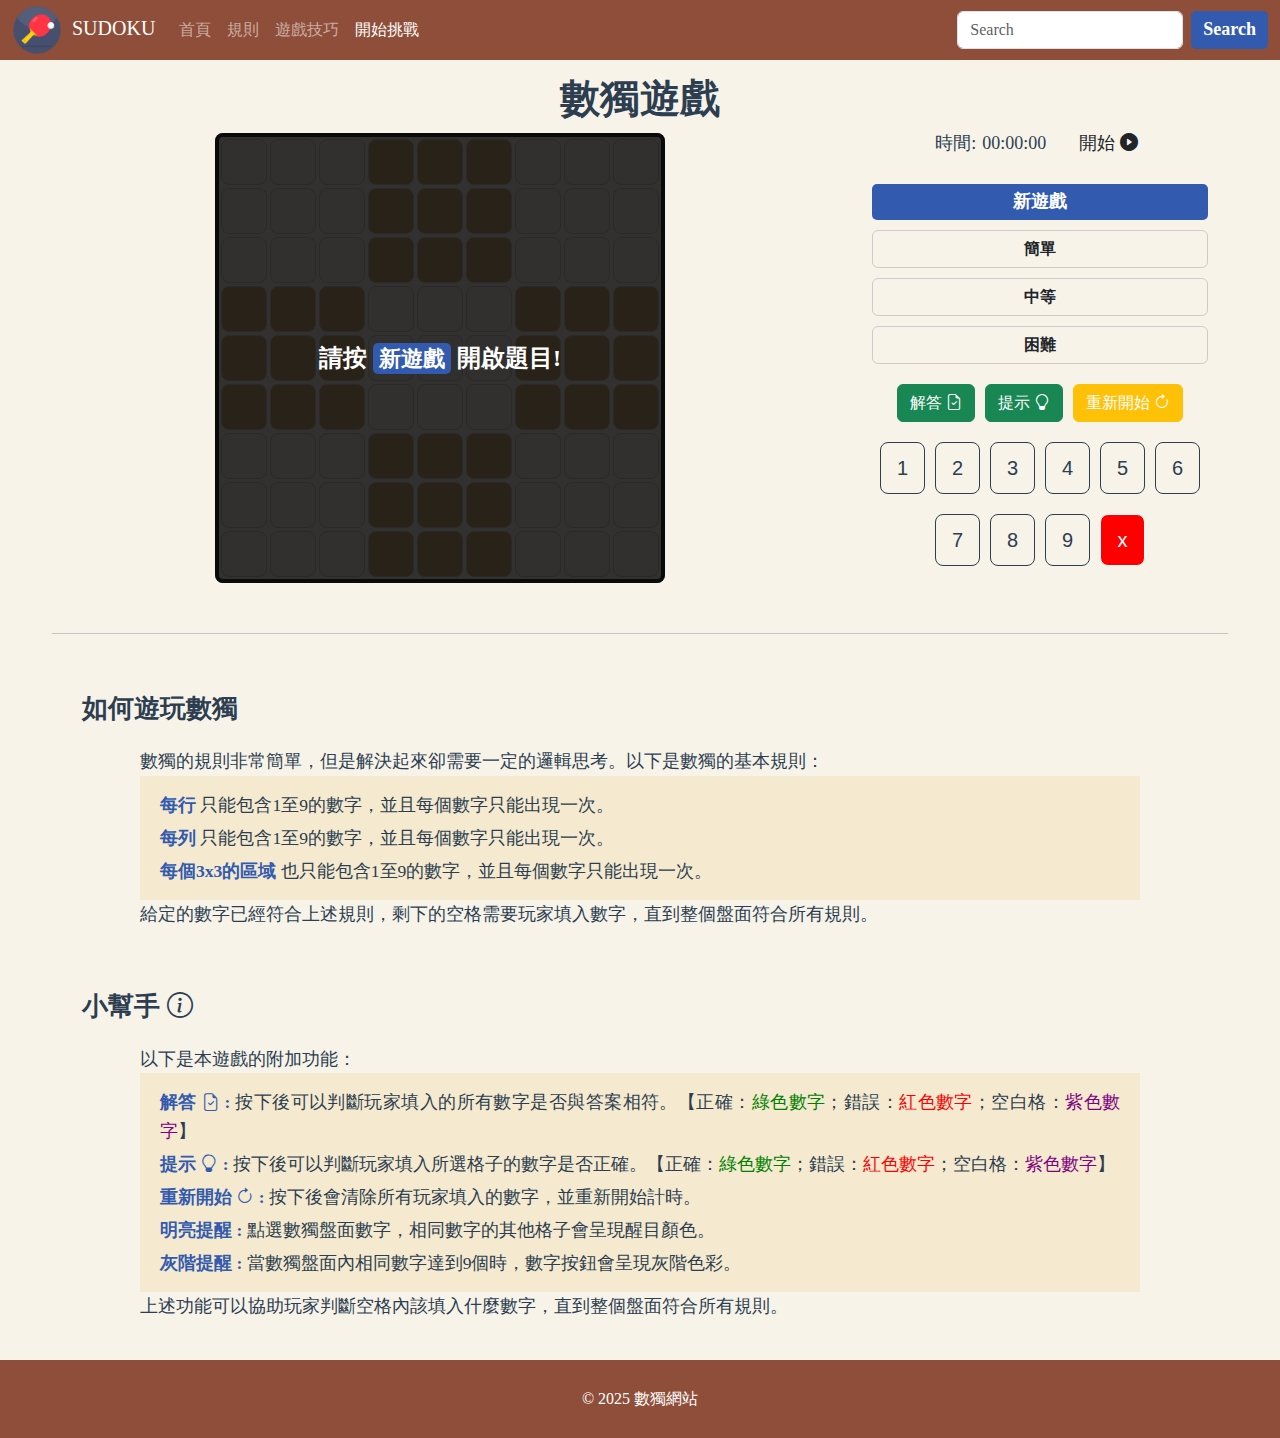
==== sudotry.html @ f33ce9f6 "新增第一版" ====
<!DOCTYPE html>
<html lang="zh">

<head>
    <meta charset="UTF-8">
    <meta name="viewport" content="width=device-width, initial-scale=1.0">
    <title>數獨：遊戲</title>
    <link rel="icon" href="table-tennis.png">
    <link rel="stylesheet" href="https://cdn.jsdelivr.net/npm/bootstrap@5.3.0/dist/css/bootstrap.min.css">
    <!-- <link href="../assets/dist/css/bootstrap.min.css" rel="stylesheet"> -->
    <link rel="stylesheet" href="https://cdn.jsdelivr.net/npm/bootstrap-icons@1.11.3/font/bootstrap-icons.min.css">
    <link href="./sudokutry.css" rel="stylesheet">
    <style>
        body {
            font-family: 'Georgia', serif;
            background-color: #f7f3e9;
            color: #2c3e50;
            line-height: 1.6;
            margin: 0;
            padding: 0;
            padding-top: 1.2rem;
        }

        .navbar {
            background-color: #8e4e39;
            display: flex;
            /* font-size: large; */
            justify-content: space-between;
            align-items: center;
            margin: 0 auto;
            padding: 0;
        }

        .container {
            max-width: 1200px;
            margin-top: 3.5rem;
        }

        .timer {
            font-size: large;
            width: 90px;
            text-align: left;
            justify-content: center;
            padding: 6px;
        }

        #timearea {
            display: flex;
            justify-content: center;
            flex-wrap: wrap;
        }

        /* 遮罩層 */
        .overlay {
            position: absolute;
            top: 0;
            left: 0;
            width: 100%;
            height: 100%;
            background: rgba(0, 0, 0, 0.8);
            border-radius: 8px;
            /* 黑色半透明背景 */
            color: white;
            display: flex;
            /* display: none; */
            /* 初始隱藏 */
            justify-content: center;
            align-items: center;
            font-size: 24px;
            font-weight: bold;
        }

        footer {
            background-color: #8e4e39;
            color: white;
            text-align: center;
            padding: 10px 0;
        }

        #trademark {
            margin: 16px 0;
        }

        #backToTop {
            position: fixed;
            bottom: 10px;
            right: 10px;
            display: none;
            border-radius: 50%;
            width: 50px;
            height: 50px;
            font-size: 14px;
            text-align: center;
            justify-content: center;
            padding: 0;
            box-shadow: 0 2px 10px rgba(0, 0, 0, 0.2);
            z-index: 99;
        }


        #game {
            margin-bottom: 40px;
        }
        #how-to-play,
        #tips {
            padding: 20px 30px;
            margin-bottom: 20px;
            scroll-margin-top: 30px;
            font-family: Georgia, serif;
        }
        #how-to-play {margin-bottom: 0;}
        #how-to-play p,
        #tips p {
            font-size: 1.1em;
            max-width: 1000px;
            margin: 0 auto;
            /* margin: 0 80px; */
            text-align: justify;
        }
        #how-to-play h2,
        #tips h2 {
            margin: .83em 0;
            font-size: 26px;
            font-weight: 700;
            line-height: 1.31;
        }
        .rules-list {
            list-style: none;
            padding: 10px 20px;
            font-size: 1.1em;
            width: 100%;
            max-width: 1000px;
            margin: 0 auto;
            /* display: inline-block; */
            text-align: justify;
            background-color: #f5eacf;
        }
        .rules-list li {
            margin: 5px auto;
            /* 在每個列表項目之間增加間距 */
        }
        .highlightt {
            font-weight: bold;
            color: #325aaf;
            border: none;
        }

    </style>
</head>

<body>
    <header>
        <!-- 導覽列 -->
        <nav class="navbar navbar-expand-md navbar-dark fixed-top">
            <div class="container-fluid logo">
                <a class="navbar-brand" href="sudoku_intro.html"><img style="width: 50px; margin: 0 10px 0 0;"
                        src="table-tennis.png" alt="table-tennis-icon">SUDOKU</a>
                <button class="navbar-toggler" type="button" data-bs-toggle="collapse" data-bs-target="#navbarCollapse"
                    aria-controls="navbarCollapse" aria-expanded="false" aria-label="Toggle navigation">
                    <span class="navbar-toggler-icon"></span>
                </button>
                <div class="collapse navbar-collapse" id="navbarCollapse">
                    <ul class="navbar-nav me-auto mb-2 mb-md-0">
                        <li class="nav-item">
                            <a class="nav-link" href="sudoku_intro.html" title="回首頁">首頁</a>
                        </li>
                        <li class="nav-item">
                            <a class="nav-link" href="sudoku_intro.html#how-to-play" title="Rules">規則</a>
                        </li>
                        <li class="nav-item">
                            <a class="nav-link" href="sudoku_rules.html" title="Skills">遊戲技巧</a>
                        </li>
                        <li class="nav-item">
                            <a class="nav-link active" aria-current="page" href="sudotry.html" title="PlayNow">開始挑戰</a>
                        </li>
                    </ul>
                    <form class="d-flex" role="search">
                        <input class="form-control me-2" type="search" placeholder="Search" aria-label="Search">
                        <button class="btn btnn" type="submit">Search</button>
                    </form>
                    <br>
                </div>
            </div>
        </nav>
    </header>
    <!-- 返回頂部按鈕 -->
    <button id="backToTop" class="btn btnn" onclick="scrollToTop()"><i
        class="bi bi-chevron-up"></i><br>TOP</button>
    <!-- 主要遊戲區域 -->
    <div class="container">
        <section id="game">
            <h2 class="text-center"><b>數獨遊戲</b></h2>
            <!-- 數獨盤面 -->
            <div class="row">
                <div class="col-md-8">
                    <div id="sudoku-grid" class="grid"></div>
                    <!-- 遮罩層 -->
                    <div id="overlay" class="overlay">
                        <span id="overlayText">請按 <button class="btnn" style="pointer-events: none; font-size: 22px;">新遊戲</button> 開啟題目!</span>
                    </div>
                </div>
                <div class="col-md-4">
                    <!-- 計時區域 -->
                    <div class="d-flex" id="timearea">
                        <div style="padding: 6px; padding-right: 0; font-size: large;">時間:</div>
                        <div class="timer" id="timer">00:00:00</div>
                        <!-- <button id="startPauseBtn" class="btn">開始<i class="bi bi-pause-circle-fill"></i></button> -->
                        <button id="startPauseBtn" class="btn start-pause-btn" style="font-size: large;">開始 <i class="bi bi-play-circle-fill"></i></button>
                    </div>
                    <!-- 難度按鈕區域 -->
                    <div id="area">
                    <div class="button-container">
                        <button id="play-again" class="btn btnn" data-bs-toggle="popover" data-bs-placement="bottom" title="選擇難度" data-bs-content="簡單 中等 困難">新遊戲</button>
                        <div id="difficulty-options" style="display: none;">
                            <button id="easy" class="btn btnn levelBtn">簡單</button>
                            <button id="medium" class="btn btnn levelBtn">中等</button>
                            <button id="hard" class="btn btnn levelBtn">困難</button>
                        </div>
                                    
                        <button id="easy-level" class="btn read-only">簡單</button>
                        <button id="medium-level" class="btn read-only">中等</button>
                        <button id="hard-level" class="btn read-only">困難</button>
                    </div>
                    <!-- 其他按鈕區域 -->
                    <div class="method-container">
                        <button id="solve-button" class="btn btn-success">解答 <i class="bi bi-file-earmark-check"></i></button>
                        <button id="hint-button" class="btn btn-success">提示 <i class="bi bi-lightbulb"></i></button>
                        <button id="clear-button" class="btn btn-warning" style="color: white;">重新開始 <i class="bi bi-arrow-clockwise"></i></button>
                        <!-- <button id="play-again" class="btn btn-primary">新遊戲</button> -->
                    </div>
                    </div>
                    <!-- 數字按鈕區域 -->
                    <div class="number-container">
                        <button class="btn number-button" id="btn-1">1</button>
                        <button class="btn number-button" id="btn-2">2</button>
                        <button class="btn number-button" id="btn-3">3</button>
                        <button class="btn number-button" id="btn-4">4</button>
                        <button class="btn number-button" id="btn-5">5</button>
                        <button class="btn number-button" id="btn-6">6</button>
                        <button class="btn number-button" id="btn-7">7</button>
                        <button class="btn number-button" id="btn-8">8</button>
                        <button class="btn number-button" id="btn-9">9</button>
                        <button class="btn cancel-button" id="x-button">x</button>
                    </div>
                </div>
            </div>
            <!-- <br><br><br><br><br><br> -->
            <!-- <br><br><br><br><br><br> -->

        </section>
        <hr>
        <section id="how-to-play">
            <h2>如何遊玩數獨</h2>
            <div class="section-content">
                <p>數獨的規則非常簡單，但是解決起來卻需要一定的邏輯思考。以下是數獨的基本規則：</p>
                <ul class="rules-list">
                    <li><span class="highlightt">每行</span> 只能包含1至9的數字，並且每個數字只能出現一次。</li>
                    <li><span class="highlightt">每列</span> 只能包含1至9的數字，並且每個數字只能出現一次。</li>
                    <li><span class="highlightt">每個3x3的區域</span> 也只能包含1至9的數字，並且每個數字只能出現一次。</li>
                </ul>
                <p>給定的數字已經符合上述規則，剩下的空格需要玩家填入數字，直到整個盤面符合所有規則。</p>
            </div>
        </section>
        <section id="tips">
            <h2>小幫手 <i class="bi bi-info-circle"></i></h2>
            <div class="section-content">
                <p>以下是本遊戲的附加功能：</p>
                <ul class="rules-list">
                    <li><span class="highlightt">解答 <i class="bi bi-file-earmark-check"></i> :</span> 按下後可以判斷玩家填入的所有數字是否與答案相符。【正確：<span style="color: green;">綠色數字</span>；錯誤：<span style="color: red;">紅色數字</span>；空白格：<span style="color: purple;">紫色數字</span>】</li>
                    <li><span class="highlightt">提示 <i class="bi bi-lightbulb"></i> :</span> 按下後可以判斷玩家填入所選格子的數字是否正確。【正確：<span style="color: green;">綠色數字</span>；錯誤：<span style="color: red;">紅色數字</span>；空白格：<span style="color: purple;">紫色數字</span>】</li>
                    <li><span class="highlightt">重新開始 <i class="bi bi-arrow-clockwise"></i> :</span> 按下後會清除所有玩家填入的數字，並重新開始計時。</li>
                    <li><span class="highlightt">明亮提醒 :</span> 點選數獨盤面數字，相同數字的其他格子會呈現醒目顏色。</li>
                    <li><span class="highlightt">灰階提醒 :</span> 當數獨盤面內相同數字達到9個時，數字按鈕會呈現灰階色彩。</li>
                </ul>
                <p>上述功能可以協助玩家判斷空格內該填入什麼數字，直到整個盤面符合所有規則。</p>
            </div>
        </section>

    </div>

    <footer>
        <p id="trademark">© 2025 數獨網站</p>
    </footer>

    <script src="https://cdn.jsdelivr.net/npm/bootstrap@5.3.0-alpha1/dist/js/bootstrap.bundle.min.js"></script>
    <script src="sudokutry.js"></script> <!-- 確保這個 JS 檔案和 HTML 在同一目錄 -->
    <script src="timer.js"></script> 
    <script>
        // 滾動時顯示或隱藏回到頂部的按鈕
        window.onscroll = function () {
            let button = document.getElementById('backToTop');
            if (document.body.scrollTop > 100 || document.documentElement.scrollTop > 100) {
                button.style.display = 'block'; // 顯示按鈕
            } else {
                button.style.display = 'none'; // 隱藏按鈕
            }
        };

        // 點擊按鈕時，讓頁面滾動回頂部
        function scrollToTop() {
            window.scrollTo({
                top: 0,
                behavior: 'smooth' // 平滑滾動
            });
        }
    </script>

</body>

</html>
---- sudokutry.css ----
body {
    font-family: 'Georgia', serif;
    background-color: #f7f3e9;
    color: #2c3e50;
    line-height: 1.6;
    margin: 0;
    padding-top: 1.2rem;
}

h2 {
    font-family: 'Playfair Display', serif;
    margin: 0;
    /* margin-bottom: 10px; */
    font-size: 2.5em;
}

#sudoku-grid {
    display: grid;
    grid-template-columns: repeat(9, 1fr);
    /* 9列，每列寬度相等 */
    grid-template-rows: repeat(9, 1fr);
    /* 9行，每行高度相等 */
    gap: 3px;
    /* 格子間隙 */
    width: 50vw;
    /* width: 100%; */
    /* 寬度為視窗寬度的90% */
    height: 50vw;
    /* 高度為視窗寬度的90% */
    max-width: 450px;
    /* 最大寬度 */
    max-height: 450px;
    /* 最大高度 */
    margin: 10px auto;
    /* 居中 */
    border: 4px solid #333;
    border-radius: 8px;
    padding: 2px;
}

#sudoku-grid input {
    width: 100%;
    /* 填滿格子 */
    height: 100%;
    /* 填滿格子 */
    text-align: center;
    /* 文字置中 */
    font-family: 'Poppins', sans-serif;
    /* 數字字體 */
    font-size: 22px;
    /* 字體大小 */
    border: 1px solid #ccc;
    border-radius: 8px;
    /* 圓角 */
    box-sizing: border-box;
    /* 讓 padding 和 border 不影響大小 */
    color: blue;
}

.button-container {
    display: flex;
    flex-direction: column;
    justify-content: center;
    gap: 10px;
    /* margin-top: 20px; */
    margin: 20px;
    /* flex-wrap: wrap; */
}

.method-container {
    display: flex;
    justify-content: center;
    font-weight: bold;
    gap: 10px;
    /* margin-top: 20px; */
    margin: 10px;
    flex-wrap: wrap;
}

.number-container {
    display: flex;
    justify-content: center;
    font-family: 'Poppins', sans-serif;
    gap: 10px;
    /* margin-top: 20px; */
    margin: 10px;
    flex-wrap: wrap;
}

/* 高亮顯示相同數字格子的樣式 */
.highlight {
    border: 2px solid #ff6347;
    /* 高亮顏色 (番茄紅) */
    background-color: #ffebcd !important;
    /* 輕微背景顏色 */
}

/* 修改 Popover 中按鈕的容器 */
.popover-header {
    font-family: Georgia, serif;
}
.popover-body {
    display: flex;
    flex-direction: column;
    gap: 10px; /* 按鈕之間的間隔 */
    width: 216px;
}
.popover-body .btn {
    width: 100%; /* 按鈕寬度設為 100% */
    text-align: center; /* 按鈕內文居中 */
    font-family: Georgia, serif;
}

/* 響應式調整 */
@media (max-width: 1000px) {
    .read-only:not(.selected) {
        display: none;  /* 隱藏不包含 selected 類別的按鈕 */
    }
}

@media (max-width: 768px) {
    #sudoku-grid {
        width: 75vw;
        height: 75vw;
        max-width: 350px;
        max-height: 350px;
    }

    #sudoku-grid input {
        font-size: 18px;
        /* 小螢幕字體稍微變小 */
    }

    .button-container {
        flex-direction: row;
    }

    h2 {
        display: none;
    }

    .method-container {
        margin: 20px;
    }

    #area {
        display: flex;
        flex-direction: row;
        justify-content: center;
    }

    /* .navbar {
        padding-bottom: 100px;
    } */
}

@media (max-width: 480px) {
    #sudoku-grid {
        width: 70vw;
        height: 70vw;
        max-width: 300px;
        max-height: 300px;
    }

    #sudoku-grid input {
        font-size: 16px;
        /* 更小螢幕字體再縮小 */
    }
}

.read-only {
    pointer-events: none;
    border: 1px solid #ccc;
    font-weight: 700;
}

/* 數字按鈕樣式 */
.cancel-button,
.number-button {
    margin-top: 10px;
    padding: 10px 10px;
    font-size: 1.25rem;
    width: 45px;
    /* height: 35px; */
    border-radius: 8px;
    border: 1px solid #ccc;
    /* background-color: #4CAF50; /* 綠色背景 */
    /* color: white; */
    /* cursor: pointer; */
}

.cancel-button {
    color: white;
    background-color: red;
}

.cancel-button[disabled] {
    color: white;
    background-color: red;
}

input[disabled],
.btn[disabled] {
    opacity: 1;
    /* 保持不透明 */
    pointer-events: none;
    /* 禁用點擊 */
    cursor: not-allowed;
}

.read-only.selected {
    background-color: #007bff;
    color: white;
}

.btnn {
    background-color: #325aaf;
    border: none;
    border-radius: 5px;
    color: #fff;
    cursor: pointer;
    /* font-family: Hauss, sans-serif; */
    font-size: 18px;
    font-weight: 700;
    line-height: 1.33;
    outline: none;
    transition: .3s;
}

.btnn:hover {
    background-color: #7091d5;
    color: #fff;
}

.btnn:active {
    background-color: #4363a7;
}
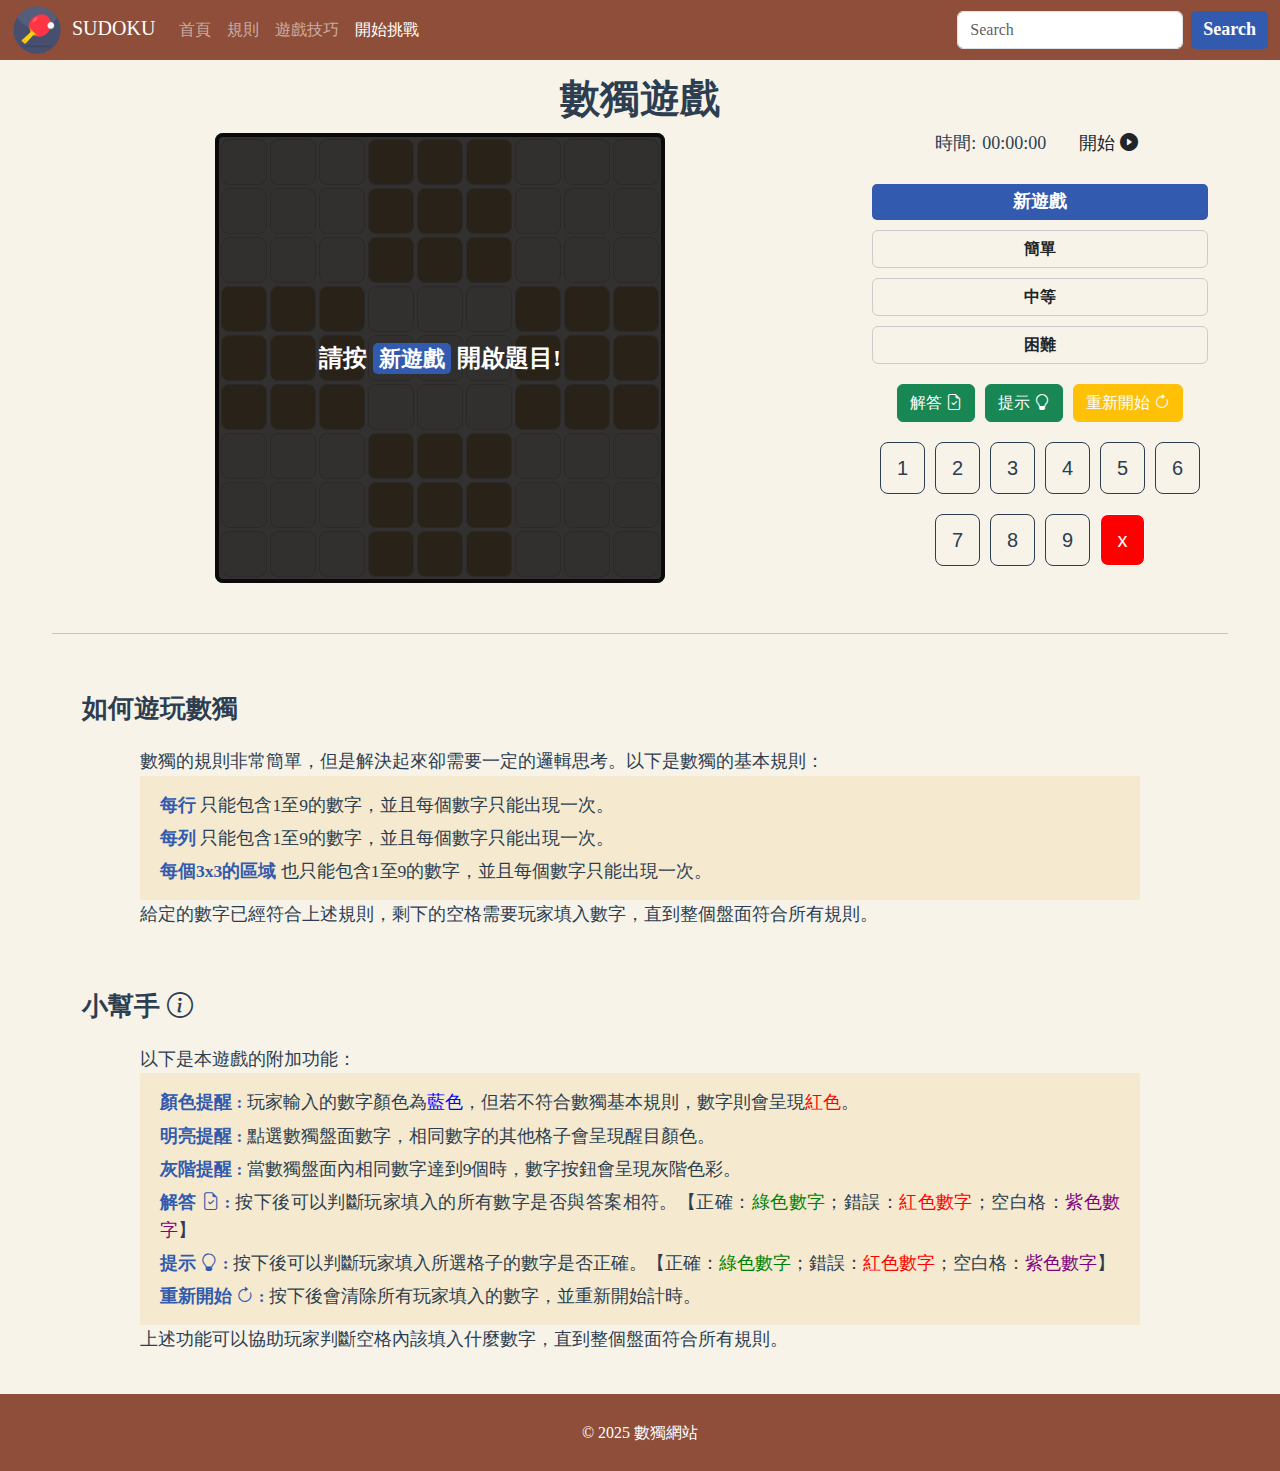
==== commit 799179c8: "新增顏色提醒" ====
--- a/sudotry.html
+++ b/sudotry.html
@@ -266,11 +266,12 @@
             <div class="section-content">
                 <p>以下是本遊戲的附加功能：</p>
                 <ul class="rules-list">
+                    <li><span class="highlightt">顏色提醒 :</span> 玩家輸入的數字顏色為<span style="color: blue;">藍色</span>，但若不符合數獨基本規則，數字則會呈現<span style="color: red;">紅色</span>。</li>
+                    <li><span class="highlightt">明亮提醒 :</span> 點選數獨盤面數字，相同數字的其他格子會呈現醒目顏色。</li>
+                    <li><span class="highlightt">灰階提醒 :</span> 當數獨盤面內相同數字達到9個時，數字按鈕會呈現灰階色彩。</li>
                     <li><span class="highlightt">解答 <i class="bi bi-file-earmark-check"></i> :</span> 按下後可以判斷玩家填入的所有數字是否與答案相符。【正確：<span style="color: green;">綠色數字</span>；錯誤：<span style="color: red;">紅色數字</span>；空白格：<span style="color: purple;">紫色數字</span>】</li>
                     <li><span class="highlightt">提示 <i class="bi bi-lightbulb"></i> :</span> 按下後可以判斷玩家填入所選格子的數字是否正確。【正確：<span style="color: green;">綠色數字</span>；錯誤：<span style="color: red;">紅色數字</span>；空白格：<span style="color: purple;">紫色數字</span>】</li>
                     <li><span class="highlightt">重新開始 <i class="bi bi-arrow-clockwise"></i> :</span> 按下後會清除所有玩家填入的數字，並重新開始計時。</li>
-                    <li><span class="highlightt">明亮提醒 :</span> 點選數獨盤面數字，相同數字的其他格子會呈現醒目顏色。</li>
-                    <li><span class="highlightt">灰階提醒 :</span> 當數獨盤面內相同數字達到9個時，數字按鈕會呈現灰階色彩。</li>
                 </ul>
                 <p>上述功能可以協助玩家判斷空格內該填入什麼數字，直到整個盤面符合所有規則。</p>
             </div>
